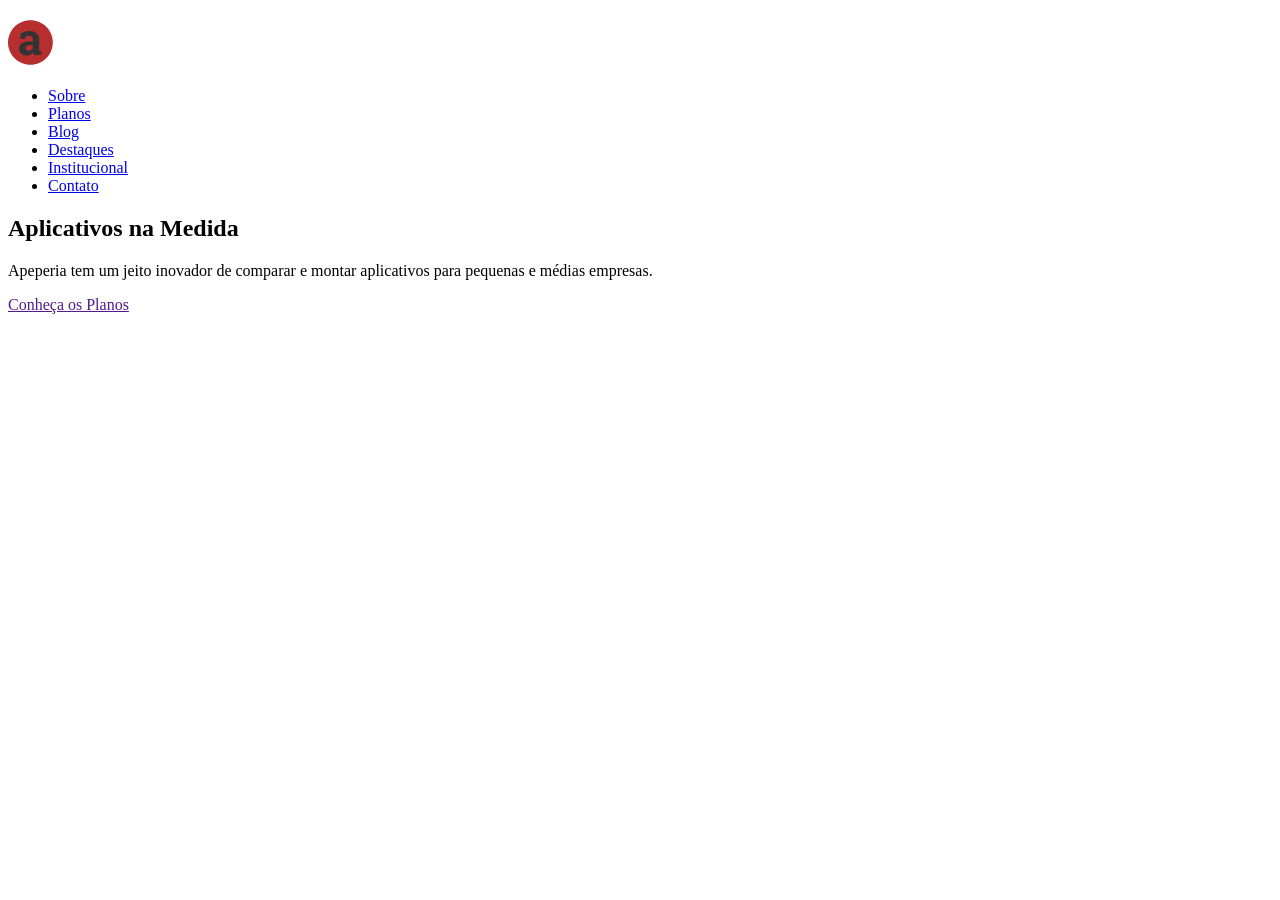
==== index.html @ 7eb11ed3 "html commit" ====
<!DOCTYPE html>
<html lang="pt-br">
<head>
    <meta charset="UTF-8">
    <meta http-equiv="X-UA-Compatible" content="IE=edge">
    <meta name="viewport" content="width=device-width, initial-scale=1.0">
    <link rel="stylesheet" href="./css/cabecalho.css">

    <title>Home | Apeperia</title>
</head>
<body>
    <header>
        <img src="img/logo-apeperia.svg" alt="Logo da Apeperia">
        <nav>
            <ul>
                <li><a href="#">Sobre</a></li>
                <li><a href="#">Planos</a></li>
                <li><a href="#">Blog</a></li>
                <li><a href="#">Destaques</a></li>
                <li><a href="#">Institucional</a></li>
                <li><a href="#">Contato</a></li>
            </ul>
        </nav>
    </header>
    <main>
      <section>
         <h1>Aplicativos na Medida</h1>
         <p>Apeperia tem um jeito inovador de comparar e montar aplicativos para pequenas e médias empresas.</p>
         <a href="">Conheça os Planos</a>
      </section>
    </main>
</body>
</html>
---- css/cabecalho.css ----
.cabecalho {
    color: #FFF;

    width: 100%;

    box-sizing: border-box;

    display: flex;
    flex-direction: column;
    align-items: center;

    padding-top: .75rem;
    padding-bottom: .75rem;

    border-bottom: 1px solid #103D4A;

    position: absolute;
}

.cabecalho__logo {
    margin-bottom: 1rem;
}

.cabecalho__navegacao {
    text-align: center;
}

.cabecalho__link {
    font-size: 1.1rem;

    display: inline-block;

    margin-right: .7rem;
    margin-bottom: 1.25rem;
    margin-left: .7rem;
}
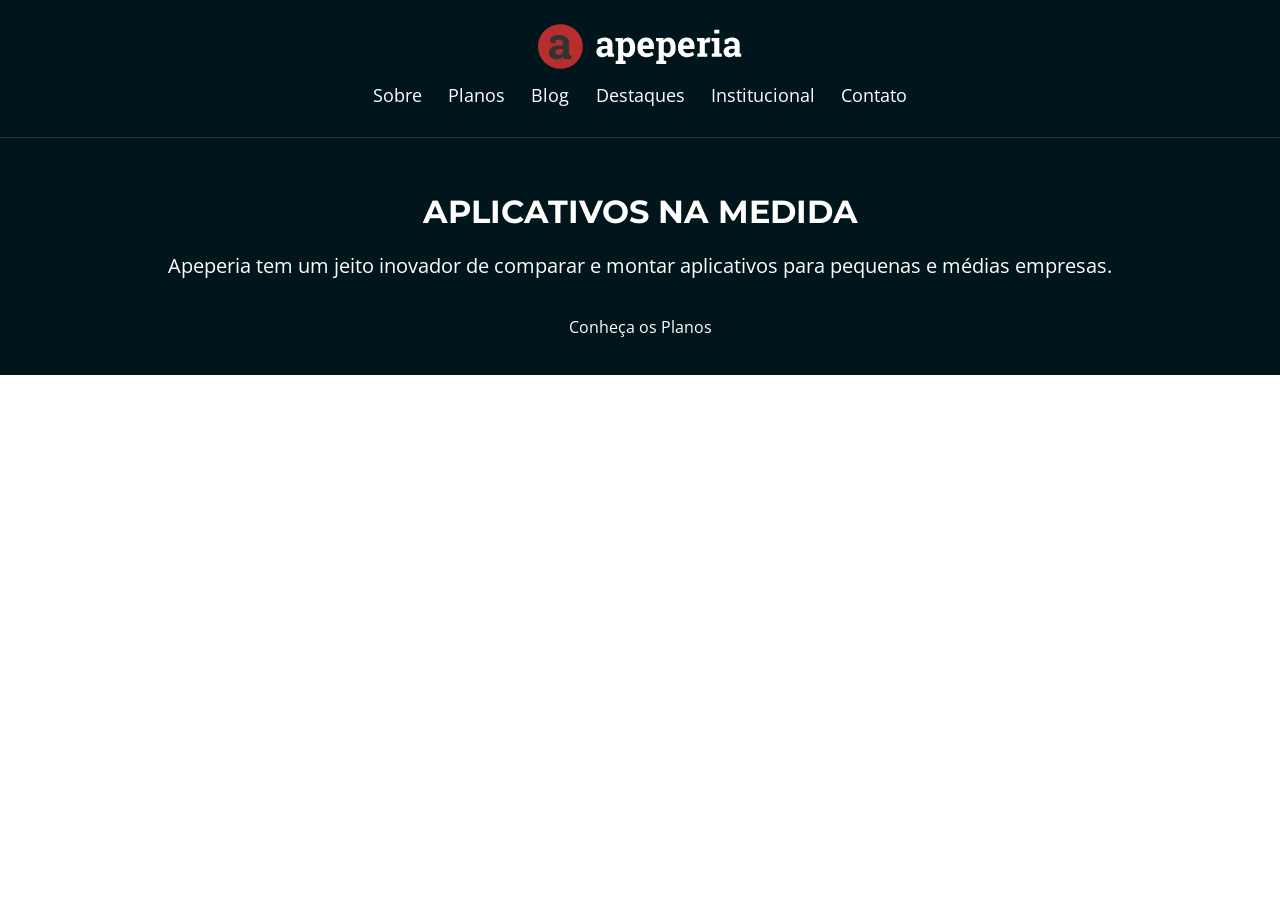
==== commit bb68c024: "fisrt commit" ====
--- a/index.html
+++ b/index.html
@@ -4,29 +4,33 @@
     <meta charset="UTF-8">
     <meta http-equiv="X-UA-Compatible" content="IE=edge">
     <meta name="viewport" content="width=device-width, initial-scale=1.0">
+    <link rel="stylesheet" href="./css/reset.css">
     <link rel="stylesheet" href="./css/cabecalho.css">
-
     <title>Home | Apeperia</title>
+    <link rel="stylesheet" href="./css/base.css">
+    <link rel="stylesheet" href="./css/cabecalho.css">
+    <link rel="stylesheet" href="./css/chamada.css">
+ 
 </head>
 <body>
-    <header>
-        <img src="img/logo-apeperia.svg" alt="Logo da Apeperia">
-        <nav>
+    <header class="cabecalho">
+        <img src="img/logo-apeperia.svg" alt="Logo da Apeperia" class="cabecalho__logo">
+        <nav class="cabecalho__navegacao">
             <ul>
-                <li><a href="#">Sobre</a></li>
-                <li><a href="#">Planos</a></li>
-                <li><a href="#">Blog</a></li>
-                <li><a href="#">Destaques</a></li>
-                <li><a href="#">Institucional</a></li>
-                <li><a href="#">Contato</a></li>
+                <li class="cabecalho__link"><a href="#">Sobre</a></li>
+                <li class="cabecalho__link"><a href="#">Planos</a></li>
+                <li class="cabecalho__link"><a href="#">Blog</a></li>
+                <li class="cabecalho__link"><a href="#">Destaques</a></li>
+                <li class="cabecalho__link"><a href="#">Institucional</a></li>
+                <li class="cabecalho__link"><a href="#">Contato</a></li>
             </ul>
         </nav>
     </header>
     <main>
-      <section>
-         <h1>Aplicativos na Medida</h1>
-         <p>Apeperia tem um jeito inovador de comparar e montar aplicativos para pequenas e médias empresas.</p>
-         <a href="">Conheça os Planos</a>
+      <section class="chamada">
+         <h1 class="chamada__titulo">Aplicativos na Medida</h1>
+         <p class="chamada__texto">Apeperia tem um jeito inovador de comparar e montar aplicativos para pequenas e médias empresas.</p>
+         <a href="#" class="chamada__botao">Conheça os Planos</a>
       </section>
     </main>
 </body>
--- a/css/base.css
+++ b/css/base.css
@@ -0,0 +1,4 @@
+@import url('https://fonts.googleapis.com/css2?family=Montserrat:wght@100&family=Open+Sans:wght@300&display=swap');
+body{
+    font-family: 'Open Sans', sans-serif;
+}
--- a/css/chamada.css
+++ b/css/chamada.css
@@ -0,0 +1,33 @@
+.chamada  {
+    display: flex;
+    flex-direction: column;
+    align-items: center;
+
+    color: #FFF;
+    text-align: center;
+    
+    background-color: #00161C;
+
+    padding-top: 12.25rem;
+    padding-bottom: 2.5rem;
+}
+
+.chamada__titulo {
+    font-family: 'Montserrat', serif;
+    font-size: 2rem;
+    font-weight: 700;
+    text-transform: uppercase;
+
+    margin-bottom: 1.5rem;
+}
+
+.chamada__texto {
+    font-size: 1.25rem;
+    line-height: normal;
+
+    margin: 0 auto 2.5rem;
+}
+
+.chamada__botao {
+    width: 100%;
+}
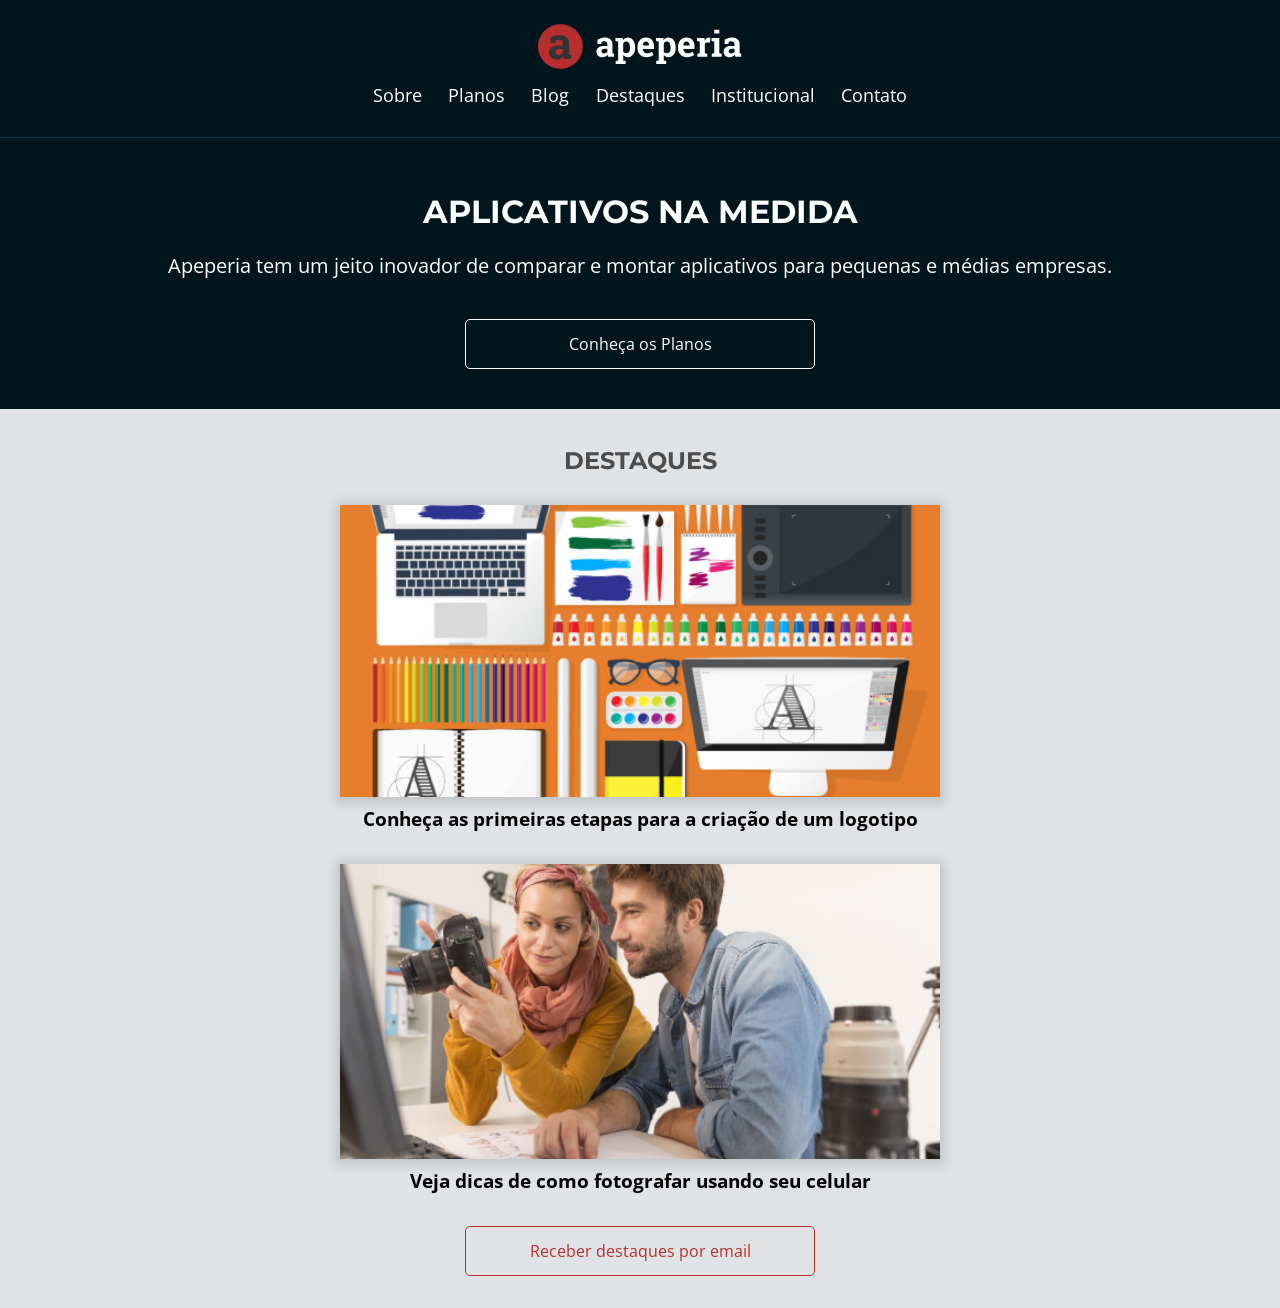
==== commit 64bd3a58: "2° section adicionada" ====
--- a/index.html
+++ b/index.html
@@ -10,10 +10,11 @@
     <link rel="stylesheet" href="./css/base.css">
     <link rel="stylesheet" href="./css/cabecalho.css">
     <link rel="stylesheet" href="./css/chamada.css">
+    <link rel="stylesheet" href="./css/destaques.css">
  
 </head>
 <body>
-    <header class="cabecalho">
+    <header class="cabecalho container">
         <img src="img/logo-apeperia.svg" alt="Logo da Apeperia" class="cabecalho__logo">
         <nav class="cabecalho__navegacao">
             <ul>
@@ -27,11 +28,28 @@
         </nav>
     </header>
     <main>
-      <section class="chamada">
-         <h1 class="chamada__titulo">Aplicativos na Medida</h1>
-         <p class="chamada__texto">Apeperia tem um jeito inovador de comparar e montar aplicativos para pequenas e médias empresas.</p>
-         <a href="#" class="chamada__botao">Conheça os Planos</a>
-      </section>
+        <section class="chamada container">
+            <h1 class="chamada__titulo">Aplicativos na Medida</h1>
+            <p class="chamada__texto">Apeperia tem um jeito inovador de comparar e montar aplicativos para pequenas e médias empresas.</p>
+            <a href="#" class="chamada__botao botao">Conheça os Planos</a>
+        </section>
+        <section class="destaques container">
+            <h2 class="destaques__titulo">Destaques</h2>
+            <a href="#">
+                <figure class="destaques__painel">
+                    <img src="img/comecando-criar-logotipo.png" alt="Painel do post sobre criação de logotipo" class="destaques__painel-imagem">
+                    <figcaption class="destaques__painel-texto">Conheça as primeiras etapas para a criação de um logotipo</figcaption>
+                </figure>
+            </a>
+            <a href="#">
+                <figure class="destaques__painel">
+                    <img src="img/dicas-fotografia.png" alt="Painel do post sobre fotografia com celular" class="destaques__painel-imagem">
+                    <figcaption class="destaques__painel-texto">Veja dicas de como fotografar usando seu celular</figcaption>
+                </figure>
+            </a>
+            <a href="#" class="destaques__botao botao">Receber destaques por email</a>
+
+        </section>
     </main>
 </body>
 </html>
--- a/css/base.css
+++ b/css/base.css
@@ -2,3 +2,18 @@
 body{
     font-family: 'Open Sans', sans-serif;
 }
+.container{
+    padding-right: 6%;
+    padding-left: 6%;
+}
+.botao{
+    text-align: center;
+    display: block;
+    width: 100%;
+    max-width: 350px;
+    box-sizing: border-box;
+    padding: 1rem 2rem;
+    border: 1px solid #FFFFFF;
+    border-radius: 5px;
+
+}
--- a/css/destaques.css
+++ b/css/destaques.css
@@ -0,0 +1,38 @@
+.destaques{
+    background-color:#DFE3E5;
+    padding-top: 2.5rem;
+    padding-bottom: 2rem;
+}
+.destaques__titulo{
+    color: #4F4C4C;
+    font-weight: 700;
+    font-size: 1.5rem;
+    font-family: 'Montserrat', sans-serif;
+    text-transform: uppercase;
+    text-align: center;
+
+    margin-bottom: 2rem;
+}
+.destaques__painel{
+    display: flex;
+    flex-direction: column;
+    align-items: center;
+    margin-bottom: 2rem;
+
+}
+.destaques__painel-imagem{
+    width: 100vw ;
+    max-width: 600px;
+    box-shadow: 0 2px 10px 5px #00000020 ;
+    margin-bottom: 0.5rem ;
+}
+.destaques__painel-texto{
+   font-weight: 700;
+   font-size: 1.2rem;
+   line-height: normal;
+}
+.destaques__botao{
+    color: #B72E2E;
+    border-color: #B72E2E;
+    margin: 0 auto;
+}
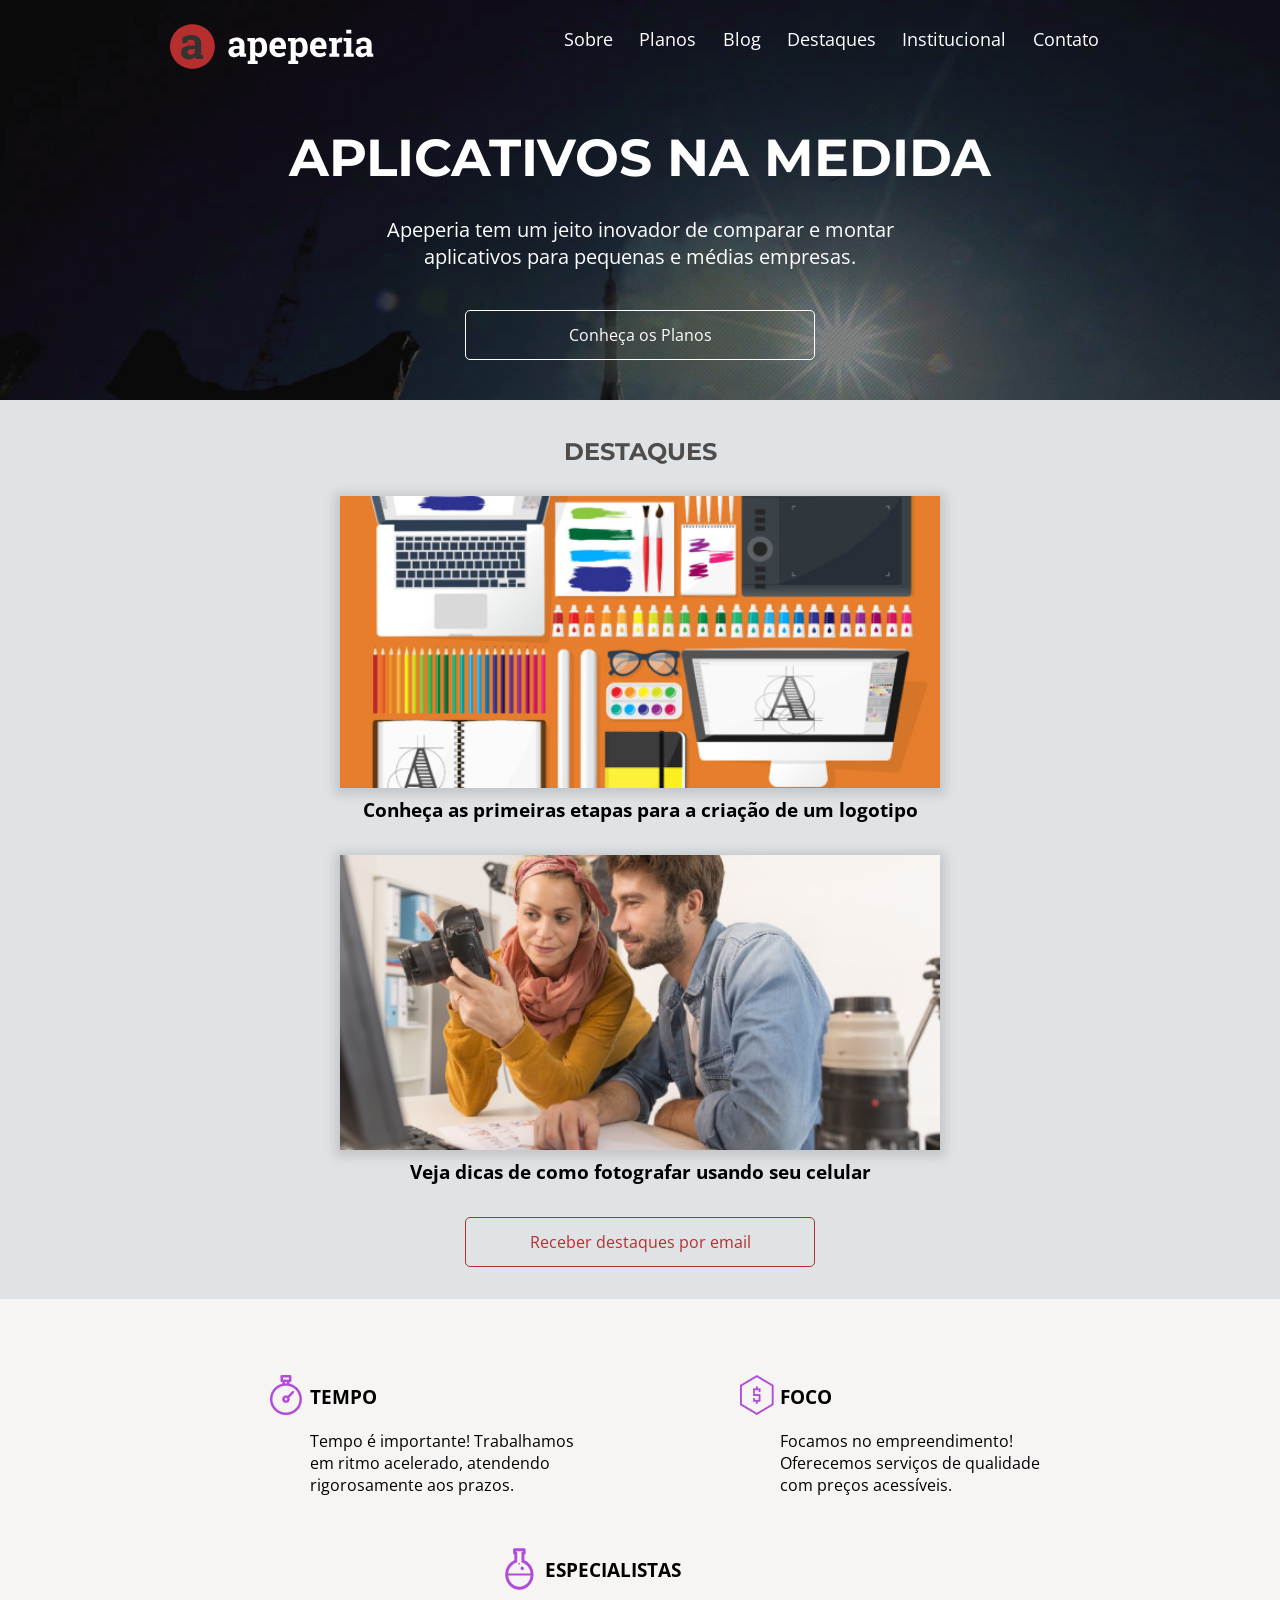
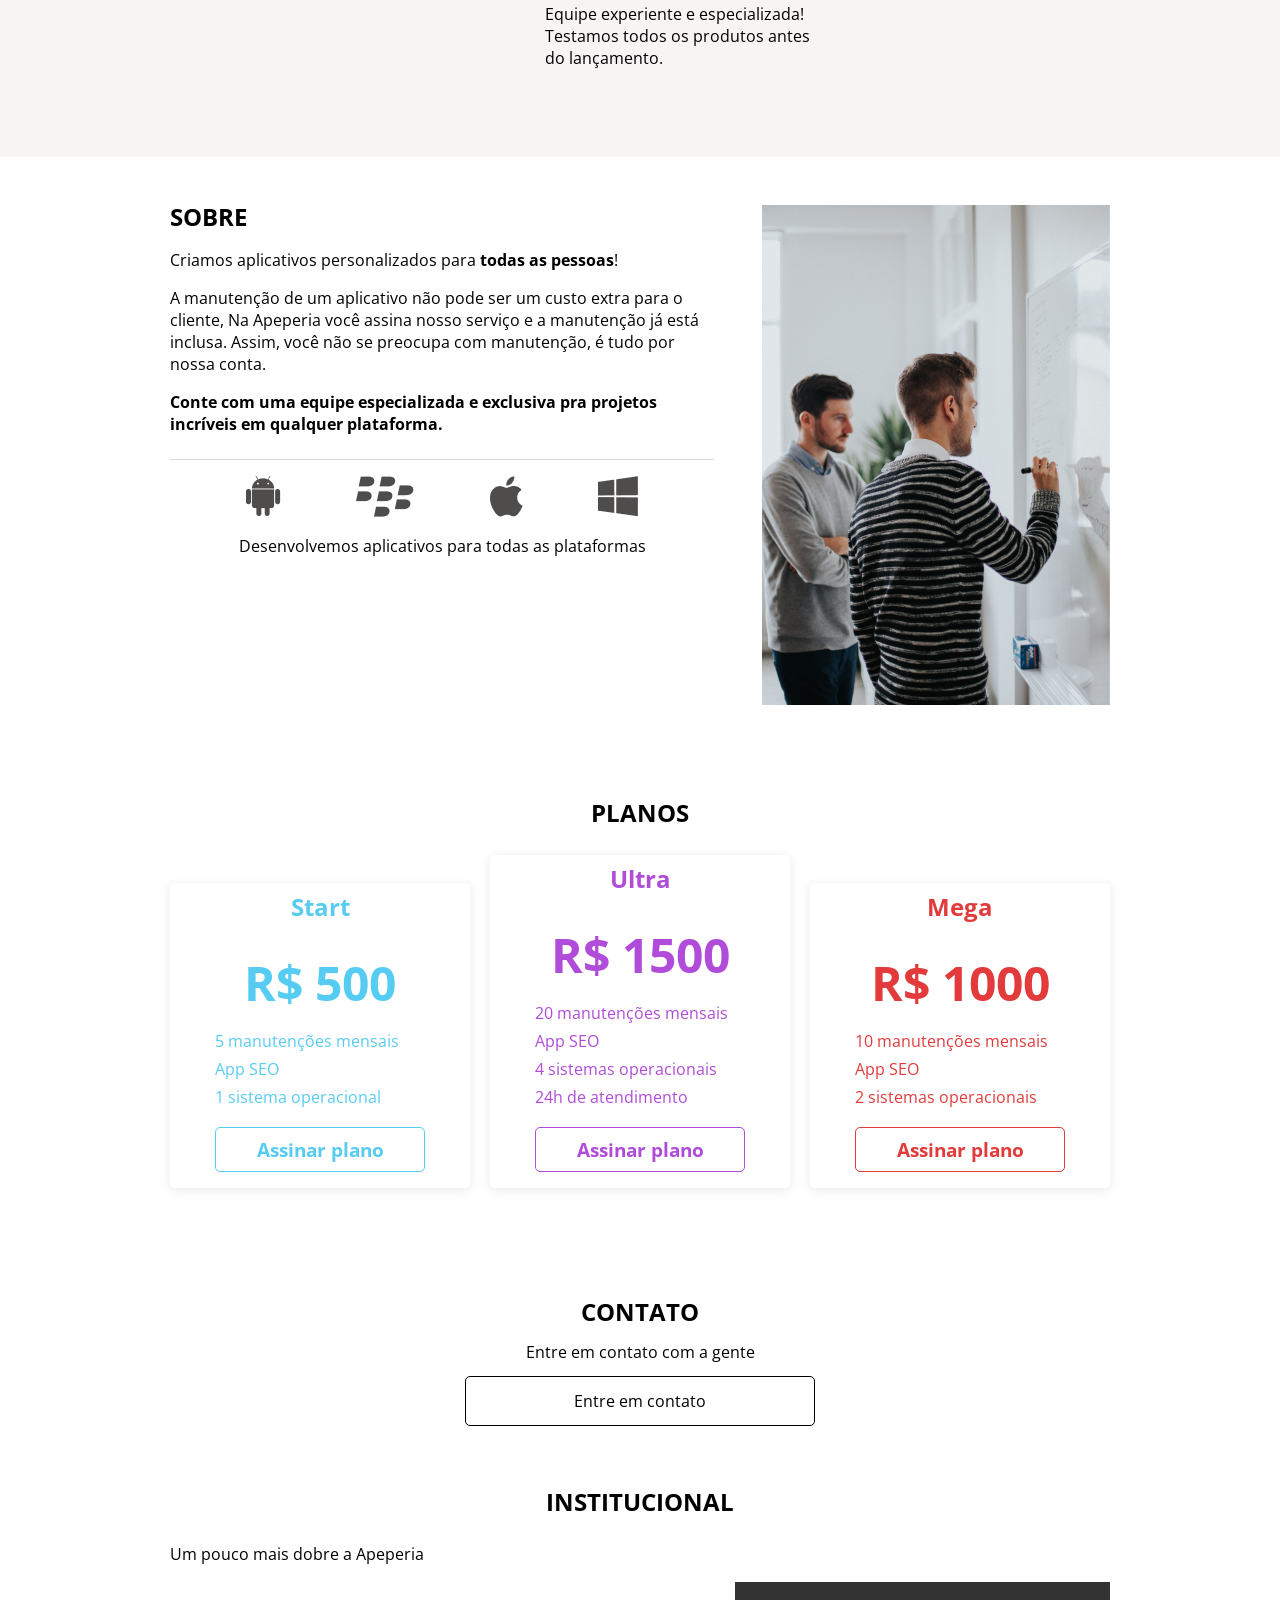
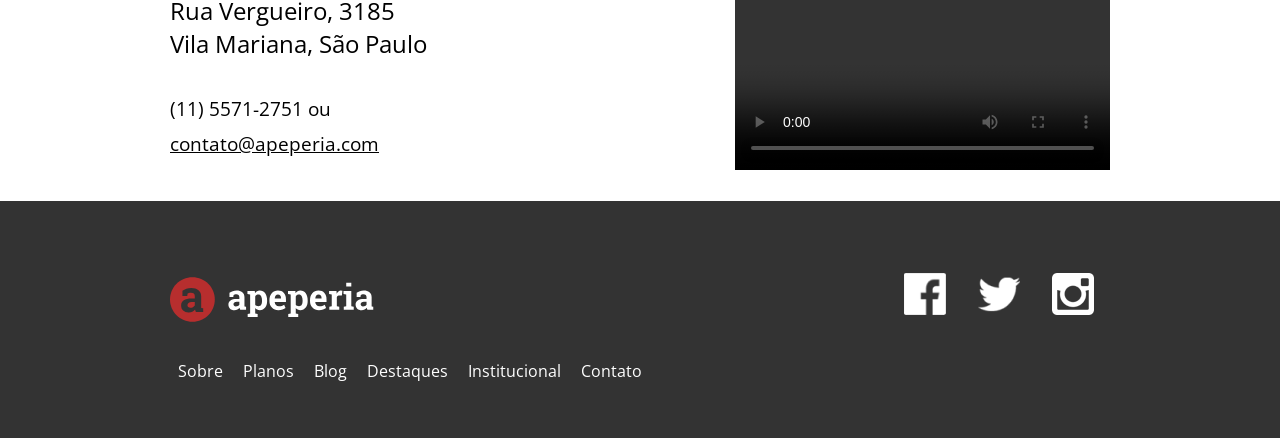
==== commit 42fbab3c: "final commit" ====
--- a/index.html
+++ b/index.html
@@ -11,7 +11,12 @@
     <link rel="stylesheet" href="./css/cabecalho.css">
     <link rel="stylesheet" href="./css/chamada.css">
     <link rel="stylesheet" href="./css/destaques.css">
- 
+    <link rel="stylesheet" href="./css/diferenciais.css">
+    <link rel="stylesheet" href="./css/sobre.css">
+    <link rel="stylesheet" href="./css/planos.css">
+    <link rel="stylesheet" href="./css/contato.css">
+    <link rel="stylesheet" href="./css/institucional.css">
+    <link rel="stylesheet" href="./css/rodape.css">
 </head>
 <body>
     <header class="cabecalho container">
@@ -48,8 +53,120 @@
                 </figure>
             </a>
             <a href="#" class="destaques__botao botao">Receber destaques por email</a>
-
+        </section>
+        <section class="diferenciais container">
+            <ul class="diferenciais__lista">
+                <li class="diferenciais__item diferenciais__item--tempo">
+                    <h2 class="item__titulo">Tempo</h2>
+                    <p class="item__texto">Tempo é importante! Trabalhamos em ritmo acelerado, atendendo rigorosamente aos prazos.</p>
+                </li>
+                <li class="diferenciais__item diferenciais__item--foco">
+                    <h2 class="item__titulo">Foco</h2>
+                    <p class="item__texto">Focamos no empreendimento! Oferecemos serviços de qualidade com preços acessíveis.</p>
+                </li>
+                <li class="diferenciais__item diferenciais__item--especialistas">
+                    <h2 class="item__titulo">Especialistas</h2>
+                    <p class="item__texto">Equipe experiente e especializada! Testamos todos os produtos antes do lançamento.</p>
+                </li>
+            </ul>
+        </section>
+        <section class="sobre container">
+            <div class="sobre__conteudo">
+                <h2 class="sobre__titulo">Sobre</h2>
+                <p class="sobre__texto">Criamos aplicativos personalizados para <strong class="sobre__texto--destaque">todas as pessoas</strong>!</p>
+                <p class="sobre__texto">
+                    A manutenção de um aplicativo não pode ser um custo extra para o cliente, Na Apeperia você assina nosso serviço e a manutenção já está inclusa. Assim, você não se preocupa com manutenção, é tudo por nossa conta.
+                </p>
+                <p class="sobre__texto sobre__texto--destaque sobre__texto--divisao">
+                    Conte com uma equipe especializada e exclusiva pra projetos incríveis em qualquer plataforma.
+                </p>
+                <ul class="sobre__plataformas">
+                    <li><img src="img/android.png" alt="Android"></li>
+                    <li><img src="img/blackberry.png" alt="Blackberry"></li>
+                    <li><img src="img/apple.png" alt="Apple"></li>
+                    <li><img src="img/windowsphone.png" alt="Microsoft"></li>
+                </ul>
+                <p class="sobre__texto sobre__texto-dev">Desenvolvemos aplicativos para todas as plataformas</p>
+            </div>
+            <img src="img/sobre-apeperia.png" alt="Sobre a Apeperia" class="sobre__imagem">
+        </section>
+        <section class="planos container">
+            <h2 class="planos__titulo">Planos</h2>
+            <ul class="planos__cartoes">
+                <li class="cartao cartao--start">
+                    <h3 class="cartao__titulo">Start</h3>
+                    <article class="cartao__conteudo">
+                        <p class="cartao__preco"><em>R$ 500</em></p>
+                        <p class="cartao__texto">5 manutenções mensais</p>
+                        <p class="cartao__texto">App SEO</p>
+                        <p class="cartao__texto">1 sistema operacional</p>
+                        <a href="plano.html" class="cartao__botao cartao__botao--start botao">Assinar plano</a>
+                    </article>
+                </li>
+                <li class="cartao cartao--ultra">
+                    <h3 class="cartao__titulo">Ultra</h3>
+                    <article class="cartao__conteudo">
+                        <p class="cartao__preco"><em>R$ 1500</em></p>
+                        <p class="cartao__texto">20 manutenções mensais</p>
+                        <p class="cartao__texto">App SEO</p>
+                        <p class="cartao__texto">4 sistemas operacionais</p>
+                        <p class="cartao__texto">24h de atendimento</p>
+                        <a href="" class="cartao__botao cartao__botao--ultra botao">Assinar plano</a>
+                    </article>
+                </li>
+                <li class="cartao cartao--mega">
+                    <h3 class="cartao__titulo">Mega</h3>
+                    <p class="cartao__preco"><em>R$ 1000</em></p>
+                    <article class="cartao__conteudo">
+                        <p class="cartao__texto">10 manutenções mensais</p>
+                        <p class="cartao__texto">App SEO</p>
+                        <p class="cartao__texto">2 sistemas operacionais</p>
+                        <a href="" class="cartao__botao cartao__botao--mega botao">Assinar plano</a>
+                    </article>
+                </li>
+            </ul>
+        </section>
+        <section class="contato container">
+            <h2 class="contato__titulo">Contato</h2>
+                <p>Entre em contato com a gente</p>
+                <a href="contato.html" class="contato__botao botao">Entre em contato</a>
+            </section>
+            <section class="institucional container">
+                <h2 class="institucional__titulo">Institucional</h2>
+                <div class="institucional__conteudo">
+                <div class="isntitucional__informacoes">
+                    <p class="institucional__descricao">Um pouco mais dobre a Apeperia</p>
+                    <adress class="institucional__endereco">Rua Vergueiro, 3185 </br>
+                    Vila Mariana, São Paulo
+                    <article class="institucional__contato">
+                        <p><a href="tel:+55115571-2751" class="institucional__contato-telefone">(11) 5571-2751</a> ou
+                        <a href="mailto:contato@apeperia.com" class="institucional__contato-email">contato@apeperia.com</a></p>
+                    </article>
+                </adress>
+                </div>
+                
+                <video src="img/formacao-java.mp4" class="institucional__video" controls></video>
+            </div>
         </section>
     </main>
+    <footer class="rodape container">
+        <img src="img/logo-apeperia.svg" alt="logo da apeperia" class="rodape__logo">
+        <ul class="rodape__social">
+            <li><a href="#" class="rodape__midia"><img src="img/facebook.png" alt="facebook"></a></li>
+            <li><a href="#" class="rodape__midia"><img src="img/twitter.png" alt="twitter"></a></li>
+            <li><a href="#" class="rodape__midia"><img src="img/instagram.png" alt="instagram"></a></li>
+        </ul>
+        <nav>
+            <ul class="rodape__navegacao">
+                <li class="rodape__link"><a href="#"></a>Sobre</li>
+                <li class="rodape__link"><a href="#"></a>Planos</li>
+                <li class="rodape__link"><a href="#"></a>Blog</li>
+                <li class="rodape__link"><a href="#"></a>Destaques</li>
+                <li class="rodape__link"><a href="#"></a>Institucional</li>
+                <li class="rodape__link"><a href="#"></a>Contato</li>
+            </ul>
+        </nav>
+    </footer>
+
 </body>
 </html>
--- a/css/cabecalho.css
+++ b/css/cabecalho.css
@@ -34,3 +34,10 @@
     margin-bottom: 1.25rem;
     margin-left: .7rem;
 }
+@media screen and (min-width: 1024px){
+    .cabecalho{
+        flex-direction: row;
+        justify-content: space-between;
+        border: none;
+    }
+}
--- a/css/base.css
+++ b/css/base.css
@@ -16,4 +16,11 @@
     border: 1px solid #FFFFFF;
     border-radius: 5px;
 
+}
+@media screen and (min-width: 1024px){
+    .container {
+        padding-left: calc((100% - 940px)/2);
+        padding-right: calc((100% - 940px)/2);
+    }
+
 }
--- a/css/cabecalho.css
+++ b/css/cabecalho.css
@@ -34,3 +34,10 @@
     margin-bottom: 1.25rem;
     margin-left: .7rem;
 }
+@media screen and (min-width: 1024px){
+    .cabecalho{
+        flex-direction: row;
+        justify-content: space-between;
+        border: none;
+    }
+}
--- a/css/chamada.css
+++ b/css/chamada.css
@@ -31,3 +31,20 @@
 .chamada__botao {
     width: 100%;
 }
+@media screen and (min-width: 768px){
+    .chamada__texto {
+        max-width: 600px;
+    }
+}
+@media screen and (min-width: 1024px){
+    .chamada{
+        background-image: url(../img/bg-intro.jpg);
+        background-size: cover;
+
+        padding-top: 8.25rem;
+    }
+    .chamada__titulo{
+        font-size: 3.25rem;
+        margin-bottom: 2rem;
+    }
+}
--- a/css/diferenciais.css
+++ b/css/diferenciais.css
@@ -0,0 +1,51 @@
+.diferenciais {
+    padding-top: 3.5rem;
+    padding-bottom: 3.5rem;
+}
+
+.diferenciais__lista {
+    display: flex;
+    flex-wrap: wrap;
+    justify-content: space-evenly;
+}
+
+.diferenciais__item {
+    max-width: 350px;
+
+    box-sizing: border-box;
+
+    background-repeat: no-repeat;
+    background-position: top 1.25rem left 2.5rem;
+
+    padding: 2rem 0 2rem 5rem;
+}
+.diferenciais__item--tempo{
+    background-image: url(../img/icone-relogio.png);
+}
+.diferenciais__item--foco{
+    background-image: url(../img/icone-dinheiro.png);
+}
+.diferenciais__item--especialistas{
+    background-image: url(../img/icone-quimica.png);
+}
+
+.item__titulo {
+    color: var(--cinza-escuro);
+    font-weight: 700;
+    font-size: 1.2rem;
+    text-transform: uppercase;
+
+    margin-bottom: 1.5rem;
+}
+
+.item__texto {
+    line-height: normal;
+}
+@media screen and (min-width: 1024px){
+    .diferenciais{
+        background-color: #F7F4F4;
+    }
+    .diferenciais__lista{
+        justify-content: space-around;
+    }
+}
--- a/css/sobre.css
+++ b/css/sobre.css
@@ -0,0 +1,58 @@
+.sobre {
+    padding-top: 3rem;
+    padding-bottom: 3rem;
+}
+
+.sobre__titulo {
+    color: var(--cinza-escuro);
+    font-weight: 700;
+    font-size: 1.5rem;
+    font-family: var(--montserrat);
+    text-transform: uppercase;
+    text-align: center;
+
+    margin-bottom: 1.25rem;
+}
+
+.sobre__texto {
+    line-height: normal;
+
+    margin-bottom: 1rem;
+}
+.sobre__texto-dev{
+    text-align: center;
+}
+
+.sobre__texto--destaque {
+    color: var(--cinza-escuro);
+    font-weight: 700;
+}
+
+.sobre__plataformas {
+    display: flex;
+    flex-wrap: wrap;
+    justify-content: space-evenly;
+
+    margin-bottom: 1rem;
+}
+.sobre__imagem{
+    display: none;
+}
+@media screen and (min-width:1024px){
+    .sobre{
+        display: flex;
+    }
+    .sobre__conteudo{
+        margin-right: 3rem;
+    }
+    .sobre__titulo {
+        text-align: left;
+    }
+    .sobre__texto--divisao{
+        border-bottom: 1px solid #d9d9d9;
+        padding-bottom: 1.5rem;
+    }
+    .sobre__imagem{
+        display: block;
+    }
+}
--- a/css/planos.css
+++ b/css/planos.css
@@ -0,0 +1,121 @@
+.planos {
+    background-color: var(--cinza-claro);
+    
+    padding-top: 3rem;
+    padding-bottom: 3rem;
+}
+
+.planos__titulo {
+    color:#000000;
+    font-weight: 700;
+    font-size: 1.5rem;
+    font-family: var(--montserrat);
+    text-transform: uppercase;
+    text-align: center;
+
+    margin-bottom: 1.85rem;
+}
+
+.planos__cartoes {
+    display: flex;
+    flex-direction: column;
+    align-items: center;
+}
+
+.cartao {
+    display: flex;
+    flex-direction: column;
+
+    background-color: var(--branco);
+
+    width: 100%;
+    max-width: 300px;
+
+    margin-bottom: 2rem;
+
+    border-radius: 5px;
+    box-shadow: 0 2px 10px 2px #00000010;
+}
+
+.cartao__titulo {
+    font-weight: 700;
+    font-size: 1.5rem;
+    text-align: center;
+
+    padding: .75rem 0;
+
+    margin-bottom: .5rem;
+
+    border-bottom: 1px solid var(--azul-claro);
+}
+
+.cartao__conteudo {
+    padding: 0 15%;
+}
+
+.cartao__preco {
+    font-weight: 700;
+    font-size: 3rem;
+    text-align: center;
+
+    margin-top: 1.25rem;
+    margin-bottom: 1.25rem;
+}
+
+.cartao__texto {
+    color: var(--fonte-cinza);
+    line-height: 28px;
+}
+
+.cartao__botao {
+    font-size: 1.2rem;
+    font-weight: 700;
+
+    width: 100%;
+
+    align-self: center;
+
+    padding: .75rem 2rem;
+
+    margin-top: 1rem;
+    margin-bottom: 1rem;
+}
+
+.cartao--start {
+    color: #56CCF2;
+}
+
+.cartao--ultra {
+    color:#B04CD9;
+}
+
+.cartao--mega {
+    color:#E33B3B;
+}
+
+.cartao__botao--start {
+    border-color: var(--planos-cartao-start);
+}
+
+.cartao__botao--ultra {
+    border-color: var(--planos-cartao-ultra);
+}
+
+.cartao__botao--mega {
+    border-color: var(--planos-cartao-mega);
+}
+@media screen and (min-width: 768px){
+    .cartao{
+        max-width: 400px;
+    }
+}
+@media screen and (min-width:1024px){
+    .planos__cartoes{
+        flex-direction: row;
+        justify-content: space-between;
+        align-items: flex-end;
+    }
+    .cartao{
+        max-width: 300px;
+    }
+}
--- a/css/contato.css
+++ b/css/contato.css
@@ -0,0 +1,29 @@
+.contato {
+    display: flex;
+    flex-direction: column;
+    align-items: center;
+
+    text-align: center;
+
+    padding-top: 2rem;
+    padding-bottom: 2rem;
+}
+
+.contato__titulo {
+    color: var(--cinza-escuro);
+    font-weight: 700;
+    font-size: 1.5rem;
+    font-family: var(--montserrat);
+    text-transform: uppercase;
+    text-align: center;
+
+    margin-bottom: 1.25rem;
+}
+
+.contato__botao {
+    color: var(--cinza-escuro);
+
+    border-color: var(--cinza-escuro);
+
+    margin-top: 1rem;
+}
--- a/css/institucional.css
+++ b/css/institucional.css
@@ -0,0 +1,79 @@
+.institucional {
+    display: flex;
+    flex-direction: column;
+    align-items: center;
+
+    color: var(--fonte-cinza);
+    text-align: center;
+
+    padding-top: 2rem;
+    padding-bottom: 2rem;
+}
+
+.institucional__titulo {
+    color: var(--cinza-escuro);
+    font-weight: 700;
+    font-size: 1.5rem;
+    font-family: var(--montserrat);
+    text-transform: uppercase;
+    text-align: center;
+
+    margin-bottom: 2rem;
+}
+
+.institucional__descricao {
+    margin-bottom: 2rem;
+}
+
+.institucional__endereco {
+    font-size: 1.5rem;
+    line-height: normal;
+
+    margin-bottom: 2rem;
+}
+
+.institucional__contato {
+    font-size: 1.2rem;
+    line-height: 1.8;
+
+    margin-top: 2rem;
+}
+
+.institucional__contato-telefone {
+    line-height: normal;
+}
+
+.institucional__contato-email {
+    color: var(--fonte-link);
+    text-decoration: underline;
+    display: block;
+    margin-bottom: 0.5rem;
+}
+
+.institucional__video {
+    width: 100vw;
+}
+@media screen and (min-width: 768px){
+    .institucional__contato-email{
+        display: inline-block;
+    }
+    .institucional__video{
+        width: 100%;
+    }
+
+}
+@media screen and (min-width: 1024px){
+    .institucional__conteudo{
+        width: 100%;
+        display: flex;
+        justify-content: space-between;
+        text-align: left;
+    }
+    .institucional__video{
+        align-self: flex-end;
+        width: 375px;
+    }
+    .institucional__contato-email{
+        display: block;
+    }
+}
--- a/css/rodape.css
+++ b/css/rodape.css
@@ -0,0 +1,47 @@
+.rodape {
+    display: flex;
+    flex-direction: column;
+    align-items: center;
+
+    background-color: #333;
+
+    padding-top: 2.5rem;
+    padding-bottom: 2rem;
+}
+
+.rodape__social {
+    display: flex;
+}
+
+.rodape__midia {
+    display: block;
+
+    width: 42px;
+    height: 42px;
+
+    margin: 2rem 1rem;
+}
+
+.rodape__navegacao {
+    color: #FFF;
+    text-align: center;
+    line-height: 3;
+}
+
+
+.rodape__link {
+    display: inline-block;
+
+    margin: 0 .5rem .7rem;
+}
+@media screen and (min-width:1024px){
+    .rodape{
+        flex-direction: row;
+        flex-wrap: wrap;
+        justify-content:  space-between;
+    }
+    .rodape__navegacao{
+        text-align: left;
+        min-width: 600px;
+    }
+}
